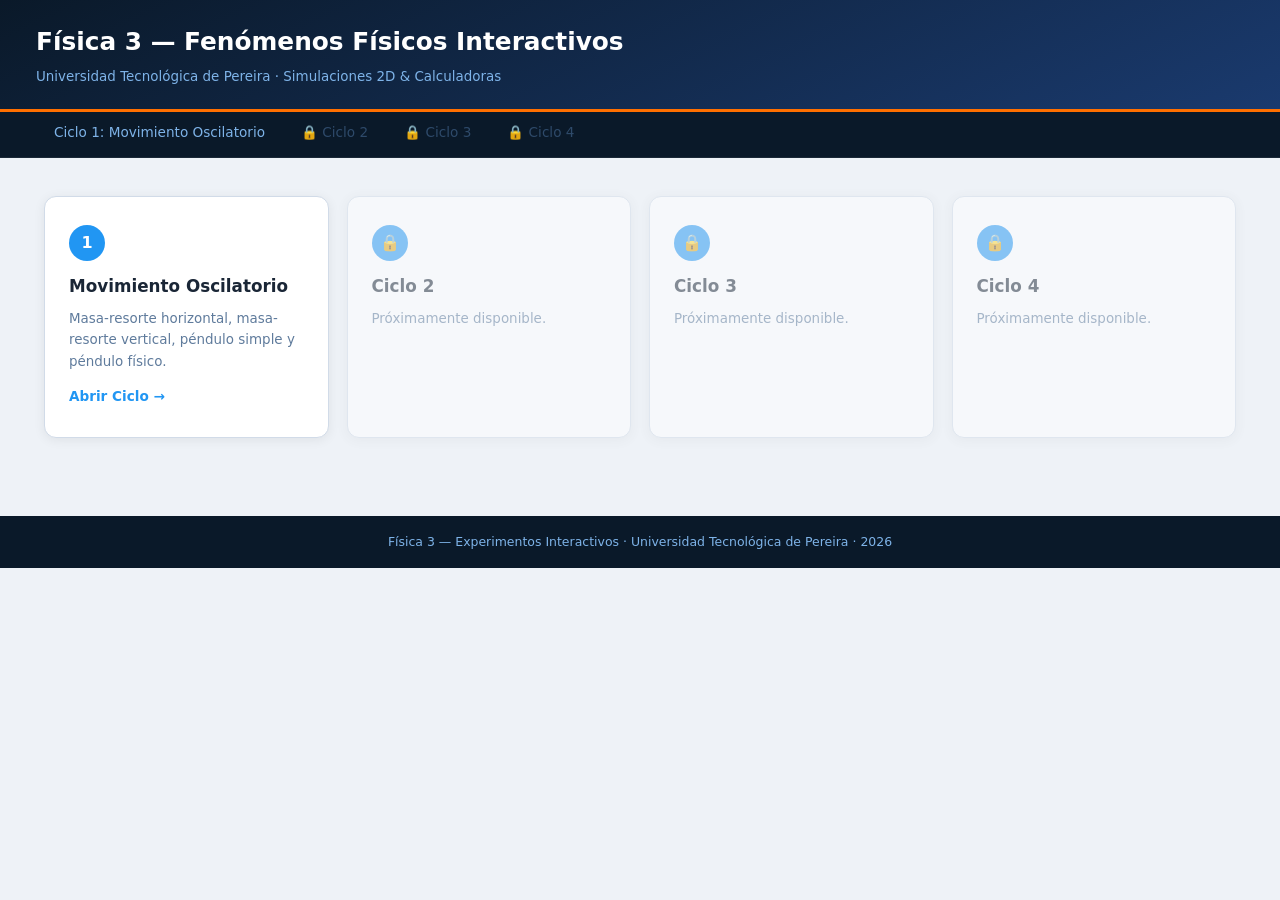
==== index.html @ 71fa4393 "se agregó la base del proyecto" ====
<!DOCTYPE html>
<html lang="es">
<head>
  <meta charset="UTF-8">
  <meta name="viewport" content="width=device-width,initial-scale=1">
  <title>Física 3 — Fenómenos Físicos Interactivos</title>
  <link rel="stylesheet" href="css/styles.css">
</head>
<body>
  <header>
    <h1> Física 3 — Fenómenos Físicos Interactivos</h1>
    <p>Universidad Tecnológica de Pereira · Simulaciones 2D &amp; Calculadoras</p>
  </header>
  <nav>
    <a href="ciclo1.html">Ciclo 1: Movimiento Oscilatorio</a>
    <a href="ciclo2.html" class="lk">🔒 Ciclo 2</a>
    <a href="ciclo3.html" class="lk">🔒 Ciclo 3</a>
    <a href="ciclo4.html" class="lk">🔒 Ciclo 4</a>
  </nav>
  <main>
    <div class="hub-grid">
      <a class="hub-card" href="ciclo1.html">
        <div class="hub-num">1</div>
        <h2>Movimiento Oscilatorio</h2>
        <p>Masa-resorte horizontal, masa-resorte vertical, péndulo simple y péndulo físico.</p>
        <span class="hub-btn">Abrir Ciclo →</span>
      </a>
      <div class="hub-card locked">
        <div class="hub-num">🔒</div>
        <h2>Ciclo 2</h2>
        <p>Próximamente disponible.</p>
      </div>
      <div class="hub-card locked">
        <div class="hub-num">🔒</div>
        <h2>Ciclo 3</h2>
        <p>Próximamente disponible.</p>
      </div>
      <div class="hub-card locked">
        <div class="hub-num">🔒</div>
        <h2>Ciclo 4</h2>
        <p>Próximamente disponible.</p>
      </div>
    </div>
  </main>
  <footer>Física 3 — Experimentos Interactivos · Universidad Tecnológica de Pereira · 2026</footer>
</body>
</html>
---- css/styles.css ----
*,*::before,*::after { box-sizing: border-box; margin: 0; padding: 0; }

:root {
  --navy: #0c1e36;
  --blue: #1565c0;
  --lb:   #2196f3;
  --acc:  #ff6f00;
  --bg:   #eef2f7;
  --card: #fff;
  --bdr:  #d1dbe8;
  --muted:#5f7b9c;
  --text: #1a2636;
}

body {
  font-family: 'Segoe UI', system-ui, sans-serif;
  background: var(--bg);
  color: var(--text);
  line-height: 1.6;
}

/* ── Header ─────────────────────────────────────── */
header {
  background: linear-gradient(155deg, #0a1929, #1a3a6e);
  color: #fff;
  padding: 22px 36px;
  border-bottom: 3px solid var(--acc);
}
header h1 { font-size: 1.55rem; font-weight: 700; }
header p  { color: #7eb3e8; font-size: .84rem; margin-top: 4px; }

/* ── Nav ─────────────────────────────────────────── */
nav {
  background: #0a1929;
  display: flex;
  padding: 0 36px;
  border-bottom: 1px solid rgba(255,255,255,.07);
  overflow-x: auto;
}
nav a, nav span {
  color: #7eb3e8;
  text-decoration: none;
  padding: 10px 18px;
  font-size: .85rem;
  font-weight: 500;
  border-bottom: 3px solid transparent;
  white-space: nowrap;
  display: inline-block;
}
nav a.on  { color: #fff; border-color: var(--acc); }
nav a:hover { color: #fff; }
nav .lk   { color: #2e4a6a; cursor: default; }

/* ── Main ────────────────────────────────────────── */
main { max-width: 1220px; margin: 0 auto; padding: 28px 14px; }

/* ── Hub (index) ────────────────────────────────── */
.hub-grid {
  display: grid;
  grid-template-columns: repeat(auto-fill, minmax(240px, 1fr));
  gap: 18px;
  margin-top: 10px;
}
.hub-card {
  background: var(--card);
  border: 1px solid var(--bdr);
  border-radius: 12px;
  padding: 28px 24px;
  text-decoration: none;
  color: var(--text);
  box-shadow: 0 2px 12px rgba(0,0,0,.07);
  transition: transform .15s, box-shadow .15s;
}
.hub-card:hover { transform: translateY(-3px); box-shadow: 0 6px 22px rgba(0,0,0,.12); }
.hub-card.locked { opacity: .5; cursor: default; pointer-events: none; }
.hub-num {
  width: 36px; height: 36px;
  background: var(--lb); color: #fff;
  border-radius: 50%;
  display: grid; place-items: center;
  font-weight: 700; font-size: 1rem;
  margin-bottom: 12px;
}
.hub-card h2  { font-size: 1.05rem; margin-bottom: 8px; }
.hub-card p   { font-size: .84rem; color: var(--muted); }
.hub-btn      { display: inline-block; margin-top: 14px; color: var(--lb); font-weight: 600; font-size: .85rem; }

/* ── Cycle intro ─────────────────────────────────── */
.cycle-intro {
  background: linear-gradient(135deg, #1a3a6e, #0a1929);
  color: #fff;
  padding: 18px 26px;
  border-radius: 10px;
  margin-bottom: 6px;
}
.cycle-intro h2 { font-size: 1.18rem; margin-bottom: 4px; }
.cycle-intro p  { color: #93c5fd; font-size: .86rem; max-width: 740px; }

/* ── Card ────────────────────────────────────────── */
.card {
  background: var(--card);
  border: 1px solid var(--bdr);
  border-radius: 10px;
  margin: 12px 0;
  overflow: hidden;
  box-shadow: 0 2px 12px rgba(0,0,0,.07);
}
.chdr {
  background: linear-gradient(90deg, #dbeafe, #e8f1fb);
  border-bottom: 2px solid var(--lb);
  padding: 12px 20px;
  display: flex;
  align-items: center;
  gap: 12px;
  cursor: pointer;
  user-select: none;
  transition: background .15s;
}
.chdr:hover { background: linear-gradient(90deg, #bfdbfe, #dbeafe); }
.cnum {
  width: 28px; height: 28px;
  background: var(--lb); color: #fff;
  border-radius: 50%;
  display: grid; place-items: center;
  font-weight: 700; font-size: .82rem;
  flex-shrink: 0;
}
.chdr h3 { color: var(--navy); font-size: 1.04rem; flex: 1; }
.ico     { color: var(--muted); font-size: .75rem; margin-left: auto; }

/* ── Experiment grid ─────────────────────────────── */
.egrid {
  display: grid;
  grid-template-columns: 1fr 1fr;
}
@media (max-width: 800px) { .egrid { grid-template-columns: 1fr; } }

.icol {
  padding: 18px 22px;
  border-right: 1px solid var(--bdr);
  overflow-y: auto;
  max-height: 530px;
}
@media (max-width: 800px) {
  .icol { border-right: none; border-bottom: 1px solid var(--bdr); }
}
.scol { padding: 14px 16px; display: flex; flex-direction: column; gap: 7px; }

/* ── Info labels ─────────────────────────────────── */
.lbl {
  font-size: .67rem; font-weight: 700;
  letter-spacing: 1px; text-transform: uppercase;
  color: var(--lb);
  margin: 12px 0 4px;
  padding-bottom: 3px;
  border-bottom: 1px solid #dbeafe;
}
.lbl:first-child { margin-top: 0; }
.desc { font-size: .87rem; color: #2c3e50; line-height: 1.75; }

/* ── Variables table ─────────────────────────────── */
.vt { width: 100%; border-collapse: collapse; font-size: .81rem; margin-top: 4px; }
.vt th { background: #dbeafe; color: var(--navy); font-weight: 600; padding: 5px 9px; text-align: left; }
.vt td { padding: 4px 9px; border-bottom: 1px solid #f0f4fa; }
.vt tr:last-child td { border: none; }
.vs { font-family: 'Times New Roman', serif; font-style: italic; font-weight: 700; color: var(--lb); }

/* ── Formula box ─────────────────────────────────── */
.fb {
  background: #e8f4fd;
  border: 1px solid #90caf9;
  border-left: 4px solid var(--lb);
  border-radius: 5px;
  padding: 7px 11px;
  margin: 5px 0;
}
.fb .fn { font-size: .65rem; text-transform: uppercase; letter-spacing: .5px; color: var(--muted); margin-bottom: 1px; }
.fb .fe { font-family: 'Times New Roman', serif; font-size: 1.04rem; color: var(--navy); }
.fb .fd { font-size: .72rem; color: var(--muted); margin-top: 1px; }

/* ── Simulation canvas ───────────────────────────── */
canvas {
  width: 100%;
  background: #0b1e33;
  border-radius: 7px;
  display: block;
  cursor: crosshair;
}

/* ── Buttons ─────────────────────────────────────── */
.ctrls { display: flex; gap: 7px; }
.btn   { padding: 6px 14px; border: none; border-radius: 5px; cursor: pointer; font-size: .81rem; font-weight: 600; }
.bgo   { background: var(--lb); color: #fff; }
.bgo:hover { background: #1976d2; }
.brs   { background: #e0e7ef; color: var(--text); }
.brs:hover { background: #cfd8e3; }

/* ── Sliders ─────────────────────────────────────── */
.sls { display: grid; grid-template-columns: auto 1fr 70px; gap: 4px 8px; align-items: center; }
.sls label { font-family: 'Times New Roman', serif; font-style: italic; font-size: .95rem; color: var(--muted); }
.sls input { accent-color: var(--lb); }
.sv {
  font-size: .75rem; font-weight: 700; font-family: monospace;
  background: #dbeafe; color: var(--navy);
  padding: 2px 5px; border-radius: 4px; text-align: right;
}

/* ── Readout row ─────────────────────────────────── */
.rdout { display: grid; grid-template-columns: repeat(3, 1fr); gap: 5px; }
.ri    { background: #0a1929; color: #fff; border-radius: 6px; padding: 6px 8px; text-align: center; }
.ri .rl { font-size: .64rem; color: #7eb3e8; font-family: 'Times New Roman', serif; font-style: italic; }
.ri .rv { font-family: monospace; font-size: .83rem; font-weight: 600; }

/* ── Calculator ──────────────────────────────────── */
.calc  { background: #f4f7fb; border-top: 1px solid var(--bdr); padding: 13px 18px; }
.cttl  { font-size: .67rem; font-weight: 700; text-transform: uppercase; letter-spacing: .8px; color: var(--acc); margin-bottom: 7px; }
.cgrid { display: grid; grid-template-columns: repeat(auto-fill, minmax(138px, 1fr)); gap: 7px; }
.ci    { background: #fff; border: 1px solid var(--bdr); border-left: 3px solid var(--acc); border-radius: 6px; padding: 7px 10px; }
.ci .cf { font-family: 'Times New Roman', serif; font-size: .83rem; color: var(--muted); }
.ci .cv { font-size: 1.04rem; font-weight: 700; color: var(--navy); font-family: monospace; }
.ci .cu { font-size: .69rem; color: var(--muted); }

/* ── Locked card ─────────────────────────────────── */
.lcard {
  background: var(--card); border: 2px dashed var(--bdr);
  border-radius: 10px; padding: 36px;
  text-align: center; color: var(--muted);
  margin: 10px 0;
}

/* ── Footer ──────────────────────────────────────── */
footer {
  background: #0a1929; color: #7eb3e8;
  text-align: center; padding: 16px;
  font-size: .78rem; margin-top: 50px;
}
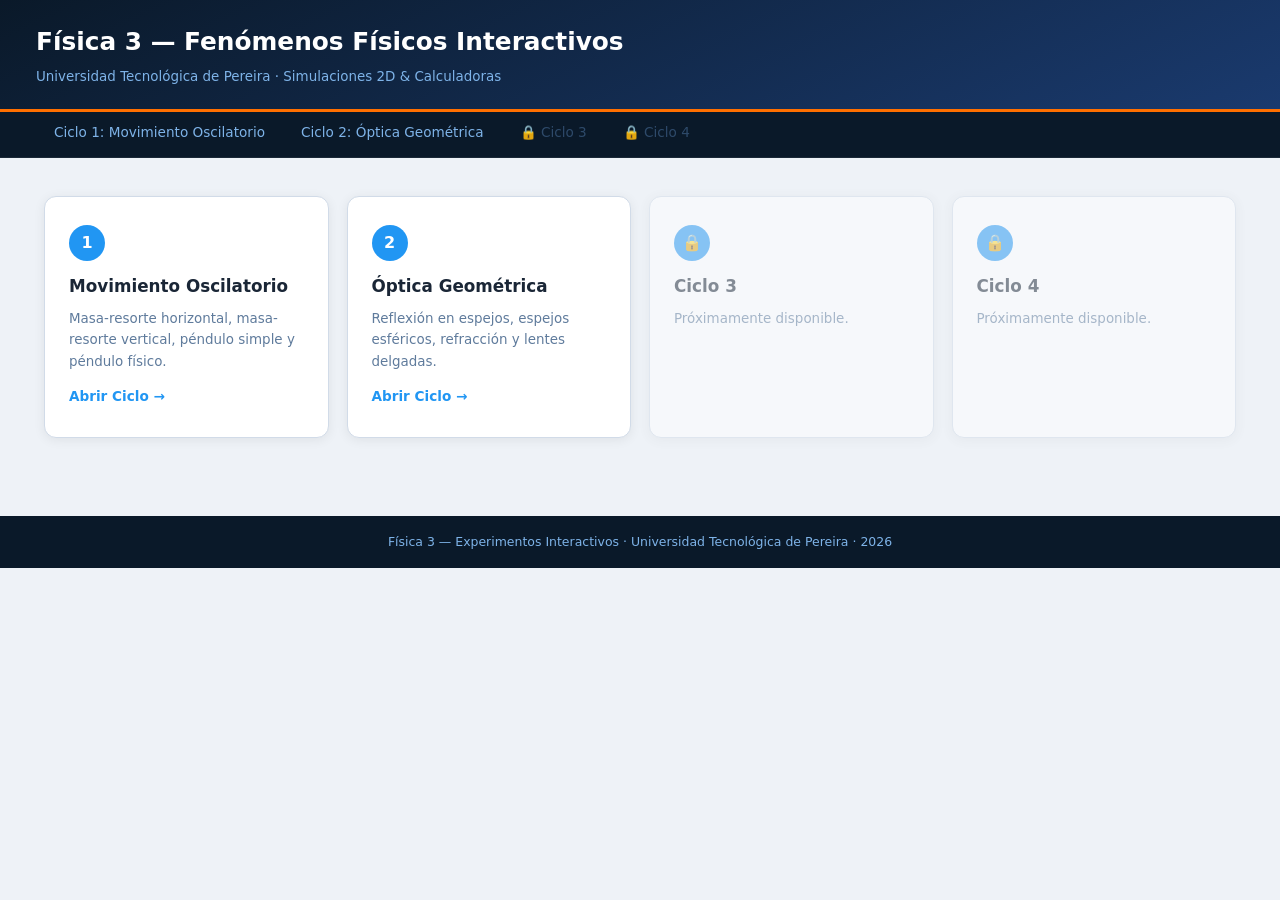
==== commit a706e2d2: "Merge branch 'codex/add-cycle-2-on-geometric-optics'" ====
--- a/index.html
+++ b/index.html
@@ -13,7 +13,7 @@
   </header>
   <nav>
     <a href="ciclo1.html">Ciclo 1: Movimiento Oscilatorio</a>
-    <a href="ciclo2.html" class="lk">🔒 Ciclo 2</a>
+    <a href="ciclo2.html">Ciclo 2: Óptica Geométrica</a>
     <a href="ciclo3.html" class="lk">🔒 Ciclo 3</a>
     <a href="ciclo4.html" class="lk">🔒 Ciclo 4</a>
   </nav>
@@ -25,11 +25,12 @@
         <p>Masa-resorte horizontal, masa-resorte vertical, péndulo simple y péndulo físico.</p>
         <span class="hub-btn">Abrir Ciclo →</span>
       </a>
-      <div class="hub-card locked">
-        <div class="hub-num">🔒</div>
-        <h2>Ciclo 2</h2>
-        <p>Próximamente disponible.</p>
-      </div>
+      <a class="hub-card" href="ciclo2.html">
+        <div class="hub-num">2</div>
+        <h2>Óptica Geométrica</h2>
+        <p>Reflexión en espejos, espejos esféricos, refracción y lentes delgadas.</p>
+        <span class="hub-btn">Abrir Ciclo →</span>
+      </a>
       <div class="hub-card locked">
         <div class="hub-num">🔒</div>
         <h2>Ciclo 3</h2>
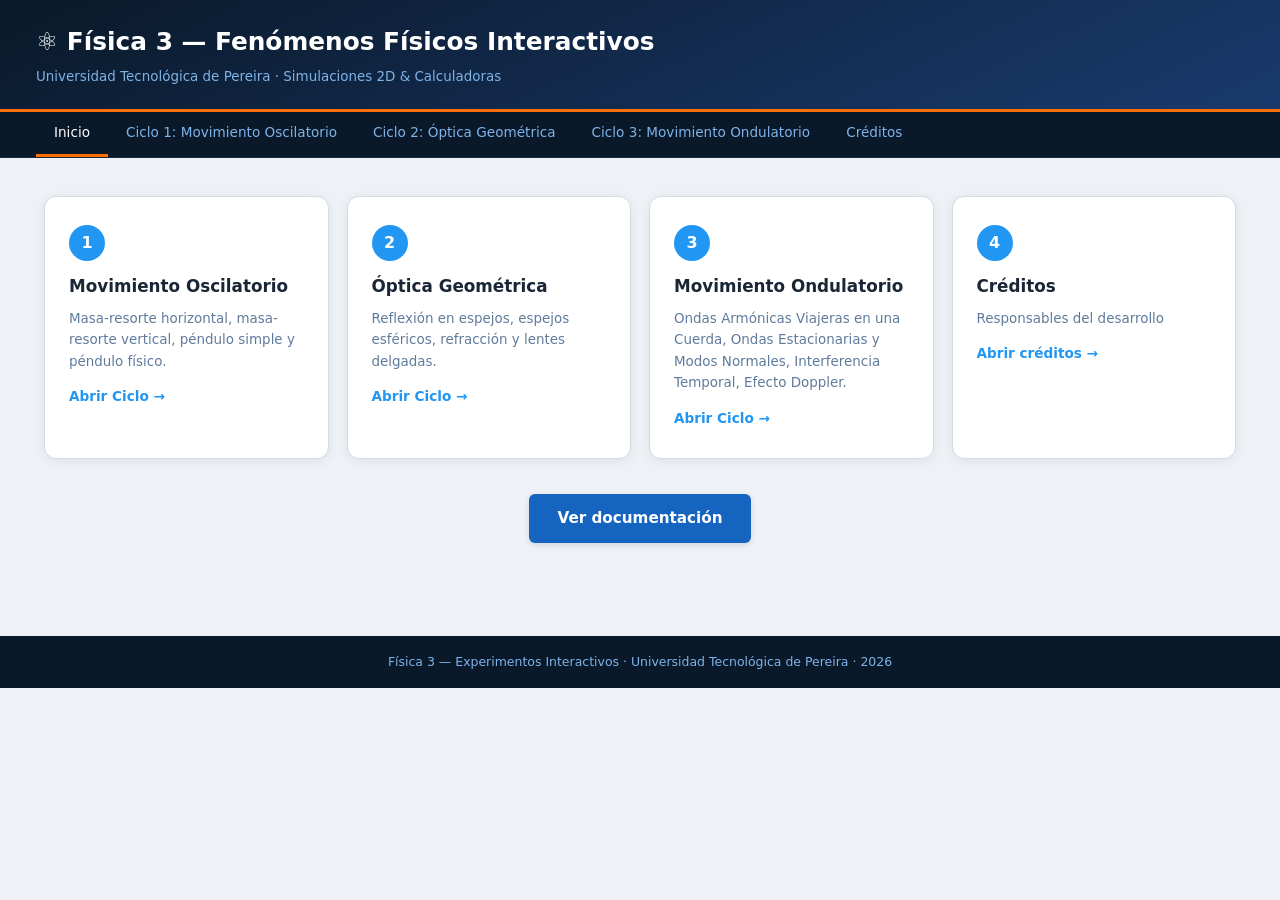
==== commit 071b440c: "Se hicieron correcciones menores y se agregó la pagina creditos" ====
--- a/index.html
+++ b/index.html
@@ -8,14 +8,15 @@
 </head>
 <body>
   <header>
-    <h1> Física 3 — Fenómenos Físicos Interactivos</h1>
+    <h1>⚛ Física 3 — Fenómenos Físicos Interactivos</h1>
     <p>Universidad Tecnológica de Pereira · Simulaciones 2D &amp; Calculadoras</p>
   </header>
   <nav>
+    <a href="index.html" class="on">Inicio</a>
     <a href="ciclo1.html">Ciclo 1: Movimiento Oscilatorio</a>
     <a href="ciclo2.html">Ciclo 2: Óptica Geométrica</a>
-    <a href="ciclo3.html" class="lk">🔒 Ciclo 3</a>
-    <a href="ciclo4.html" class="lk">🔒 Ciclo 4</a>
+    <a href="ciclo3.html">Ciclo 3: Movimiento Ondulatorio</a>
+    <a href="creditos.html">Créditos</a>
   </nav>
   <main>
     <div class="hub-grid">
@@ -31,16 +32,24 @@
         <p>Reflexión en espejos, espejos esféricos, refracción y lentes delgadas.</p>
         <span class="hub-btn">Abrir Ciclo →</span>
       </a>
-      <div class="hub-card locked">
-        <div class="hub-num">🔒</div>
-        <h2>Ciclo 3</h2>
-        <p>Próximamente disponible.</p>
-      </div>
-      <div class="hub-card locked">
-        <div class="hub-num">🔒</div>
-        <h2>Ciclo 4</h2>
-        <p>Próximamente disponible.</p>
-      </div>
+      <a class="hub-card" href="ciclo3.html">
+        <div class="hub-num">3</div>
+        <h2>Movimiento Ondulatorio</h2>
+        <p>Ondas Armónicas Viajeras en una Cuerda, Ondas Estacionarias y Modos Normales, Interferencia Temporal, Efecto Doppler.</p>
+        <span class="hub-btn">Abrir Ciclo →</span>
+      </a>
+      <a class="hub-card" href="creditos.html">
+        <div class="hub-num">4</div>
+        <h2>Créditos</h2>
+        <p>Responsables del desarrollo</p>
+        <span class="hub-btn">Abrir créditos →</span>
+      </a>
+    </div>
+
+    <div style="text-align: center; margin-top: 35px; margin-bottom: 15px;">
+      <a href="https://tu-enlace-a-la-documentacion.com" target="_blank" rel="noopener noreferrer" style="display: inline-block; background-color: var(--blue, #1565c0); color: #ffffff; padding: 12px 28px; font-weight: 600; text-decoration: none; border-radius: 6px; box-shadow: 0 2px 6px rgba(0,0,0,0.12); transition: opacity 0.2s; font-size: 0.95rem;" onmouseover="this.style.opacity='0.9'" onmouseout="this.style.opacity='1'">
+        Ver documentación
+      </a>
     </div>
   </main>
   <footer>Física 3 — Experimentos Interactivos · Universidad Tecnológica de Pereira · 2026</footer>
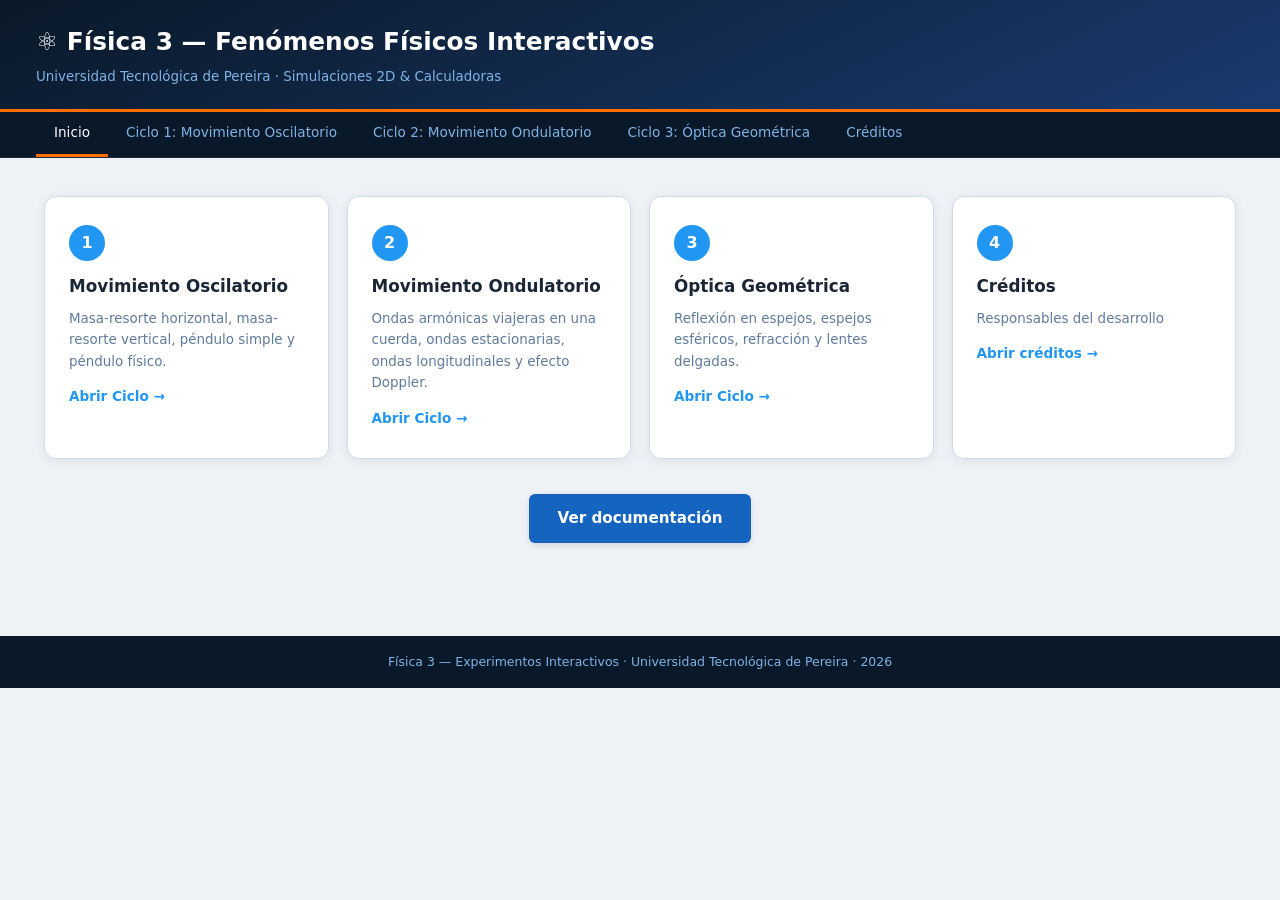
==== commit 0a5417e4: "Corrige orden de ciclos y nombres de simulaciones JS" ====
--- a/index.html
+++ b/index.html
@@ -14,8 +14,8 @@
   <nav>
     <a href="index.html" class="on">Inicio</a>
     <a href="ciclo1.html">Ciclo 1: Movimiento Oscilatorio</a>
-    <a href="ciclo2.html">Ciclo 2: Óptica Geométrica</a>
-    <a href="ciclo3.html">Ciclo 3: Movimiento Ondulatorio</a>
+    <a href="ciclo2.html">Ciclo 2: Movimiento Ondulatorio</a>
+    <a href="ciclo3.html">Ciclo 3: Óptica Geométrica</a>
     <a href="creditos.html">Créditos</a>
   </nav>
   <main>
@@ -28,14 +28,14 @@
       </a>
       <a class="hub-card" href="ciclo2.html">
         <div class="hub-num">2</div>
-        <h2>Óptica Geométrica</h2>
-        <p>Reflexión en espejos, espejos esféricos, refracción y lentes delgadas.</p>
+        <h2>Movimiento Ondulatorio</h2>
+        <p>Ondas armónicas viajeras en una cuerda, ondas estacionarias, ondas longitudinales y efecto Doppler.</p>
         <span class="hub-btn">Abrir Ciclo →</span>
       </a>
       <a class="hub-card" href="ciclo3.html">
         <div class="hub-num">3</div>
-        <h2>Movimiento Ondulatorio</h2>
-        <p>Ondas Armónicas Viajeras en una Cuerda, Ondas Estacionarias y Modos Normales, Interferencia Temporal, Efecto Doppler.</p>
+        <h2>Óptica Geométrica</h2>
+        <p>Reflexión en espejos, espejos esféricos, refracción y lentes delgadas.</p>
         <span class="hub-btn">Abrir Ciclo →</span>
       </a>
       <a class="hub-card" href="creditos.html">
